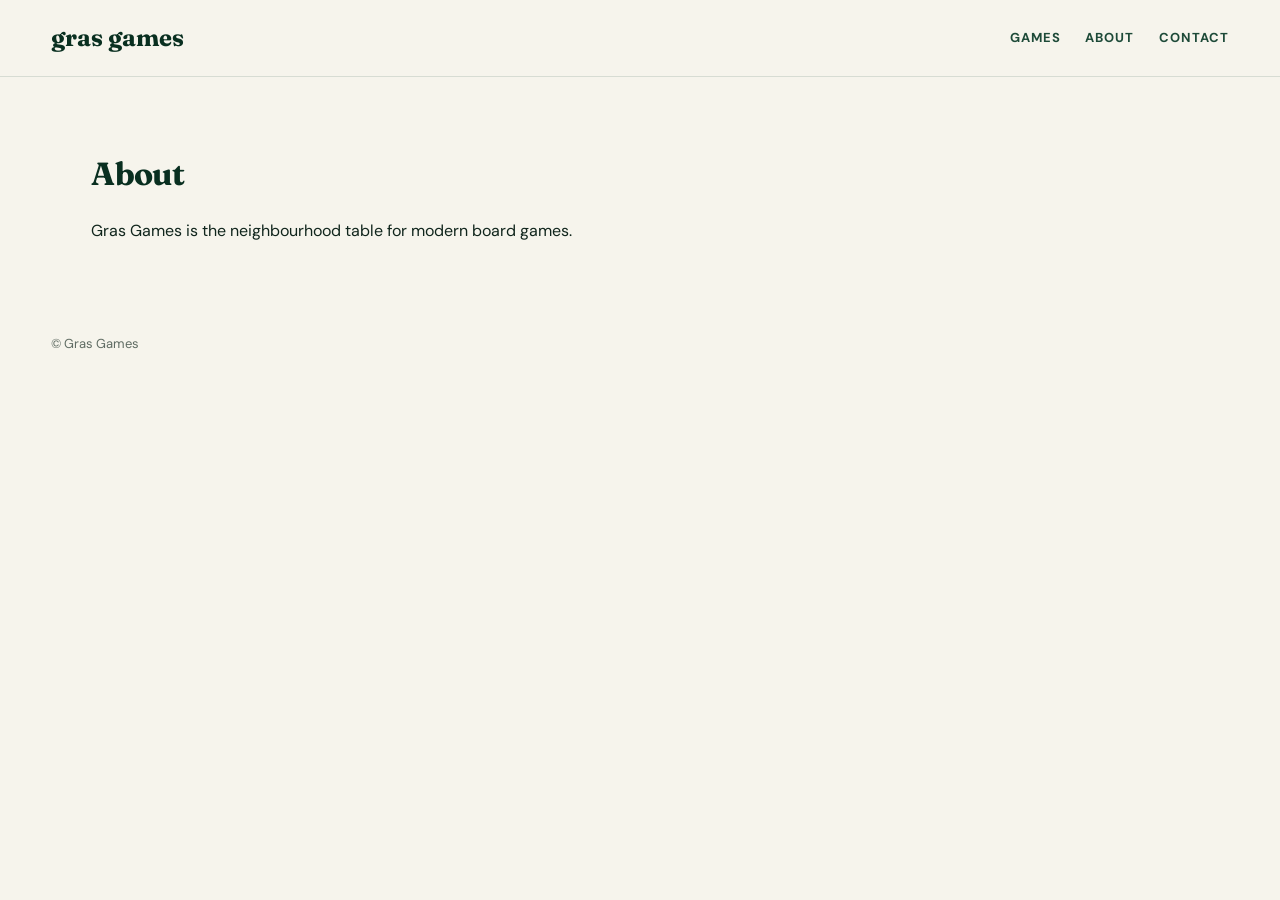
==== about/index.html @ 96867c46 "Restructure site and build Gras Games homepage from brand guide - Organise into pages (games, about," ====
<!doctype html>
<html lang="en">
<head>
  <meta charset="utf-8">
  <meta name="viewport" content="width=device-width, initial-scale=1">
  <title>About — Gras Games</title>
  <link rel="preconnect" href="https://fonts.googleapis.com">
  <link rel="preconnect" href="https://fonts.gstatic.com" crossorigin>
  <link href="https://fonts.googleapis.com/css2?family=DM+Sans:wght@400;500;600;700&family=Fraunces:opsz,wght@9..144,600;9..144,700&display=swap" rel="stylesheet">
  <link rel="stylesheet" href="../assets/css/main.css">
</head>
<body>
  <header class="site-header">
    <a class="site-logo" href="../">gras games</a>
    <nav class="site-nav">
      <a href="../games/">Games</a>
      <a href="./">About</a>
      <a href="../contact/">Contact</a>
    </nav>
  </header>

  <main>
    <h1>About</h1>
    <p>Gras Games is the neighbourhood table for modern board games.</p>
  </main>

  <footer class="site-footer">© Gras Games</footer>
</body>
</html>
---- assets/css/main.css ----
:root {
  --pine: #1d4a38;
  --deep-pine: #092f20;
  --paper: #f6f4ec;
  --white: #fffefa;
  --sage: #afc0b2;
  --stamp: #c6383d;
  --ink: #10251c;

  --font-display: "Fraunces", Georgia, serif;
  --font-body: "DM Sans", Arial, sans-serif;
}

* { box-sizing: border-box; }

body {
  margin: 0;
  background: var(--paper);
  color: var(--ink);
  font-family: var(--font-body);
  line-height: 1.5;
}

h1, h2, h3 {
  font-family: var(--font-display);
  color: var(--deep-pine);
  letter-spacing: -.02em;
}

a { color: var(--pine); }

.site-header {
  display: flex;
  justify-content: space-between;
  align-items: center;
  padding: 20px clamp(20px, 4vw, 64px);
  border-bottom: 1px solid rgba(29,74,56,.14);
}

.site-logo {
  font-family: var(--font-display);
  font-size: 24px;
  font-weight: 700;
  color: var(--deep-pine);
  text-decoration: none;
}

.site-nav {
  display: flex;
  gap: 24px;
  font-size: 13px;
  font-weight: 700;
  letter-spacing: .08em;
  text-transform: uppercase;
}

.site-nav a { text-decoration: none; }

main {
  width: min(1200px, 100%);
  margin: 0 auto;
  padding: clamp(28px, 4vw, 64px);
}

.site-footer {
  padding: 24px clamp(20px, 4vw, 64px);
  font-size: 13px;
  color: rgba(16,37,28,.66);
}
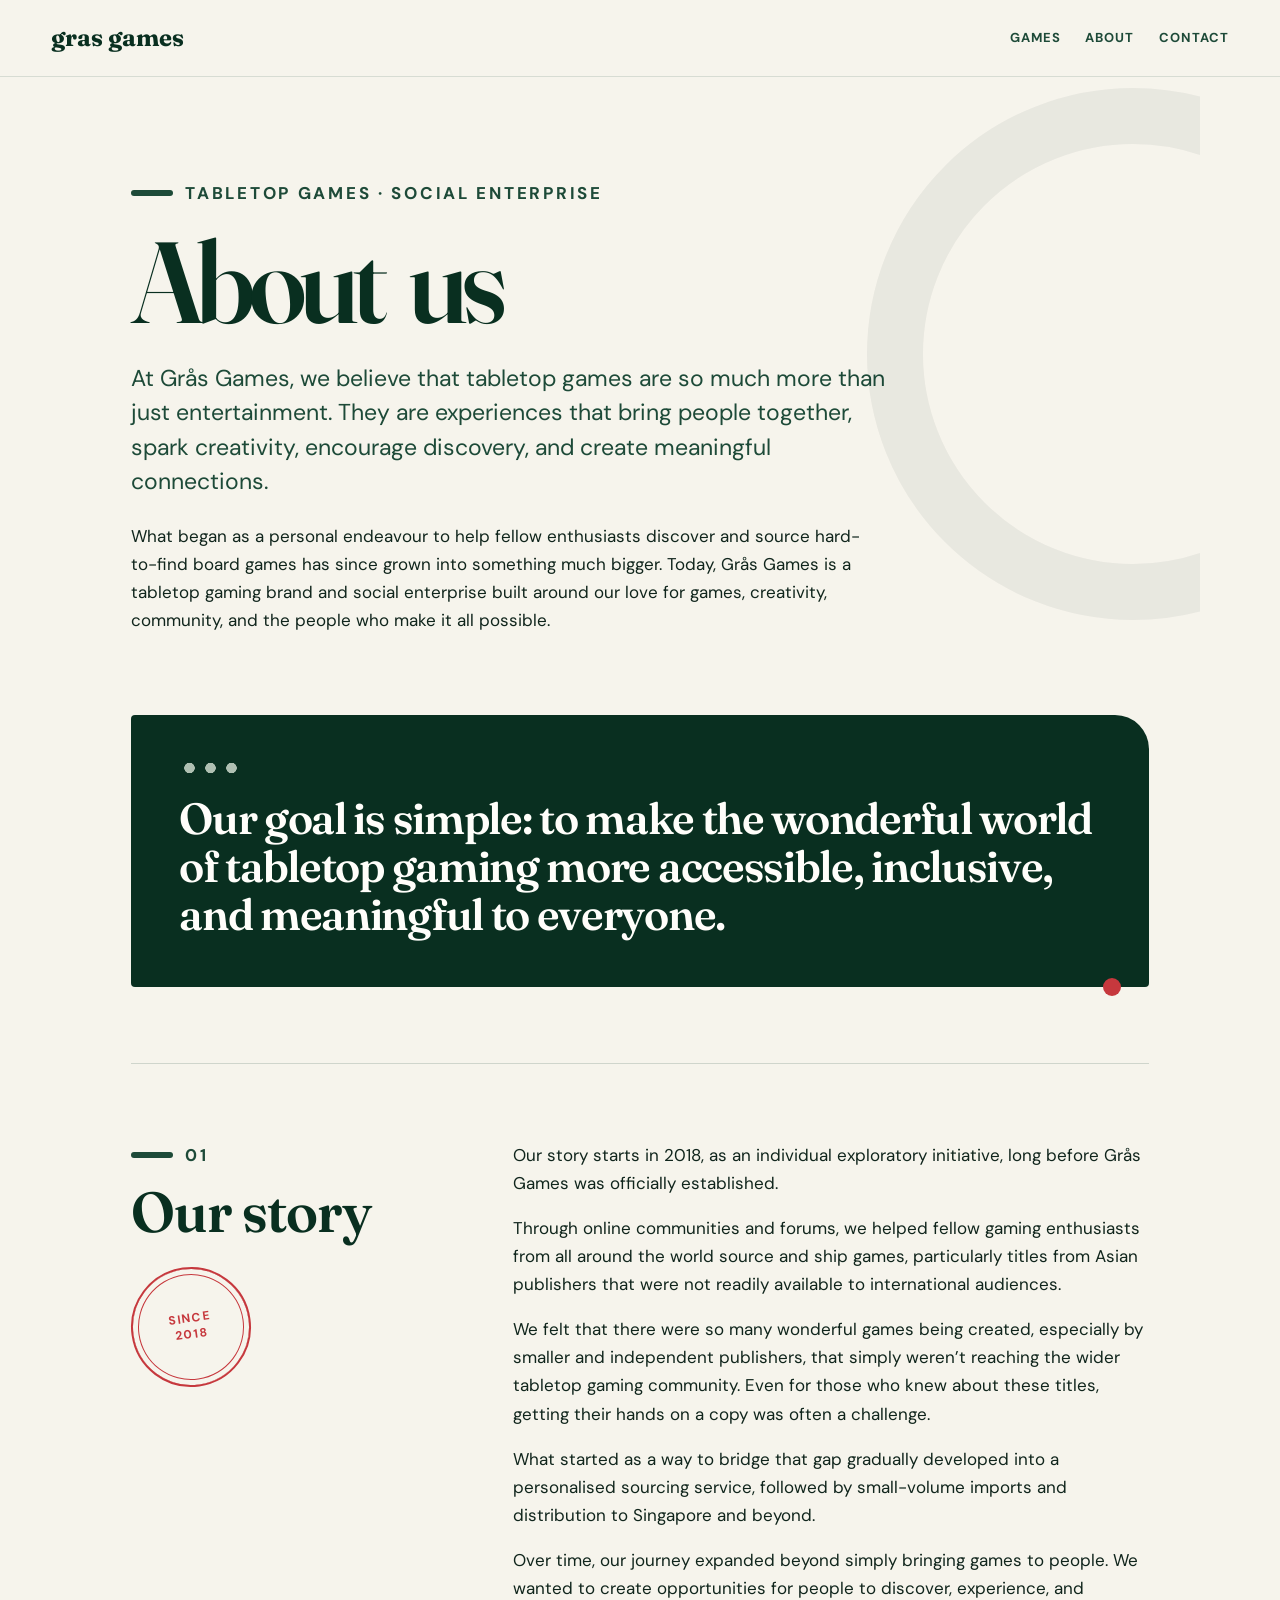
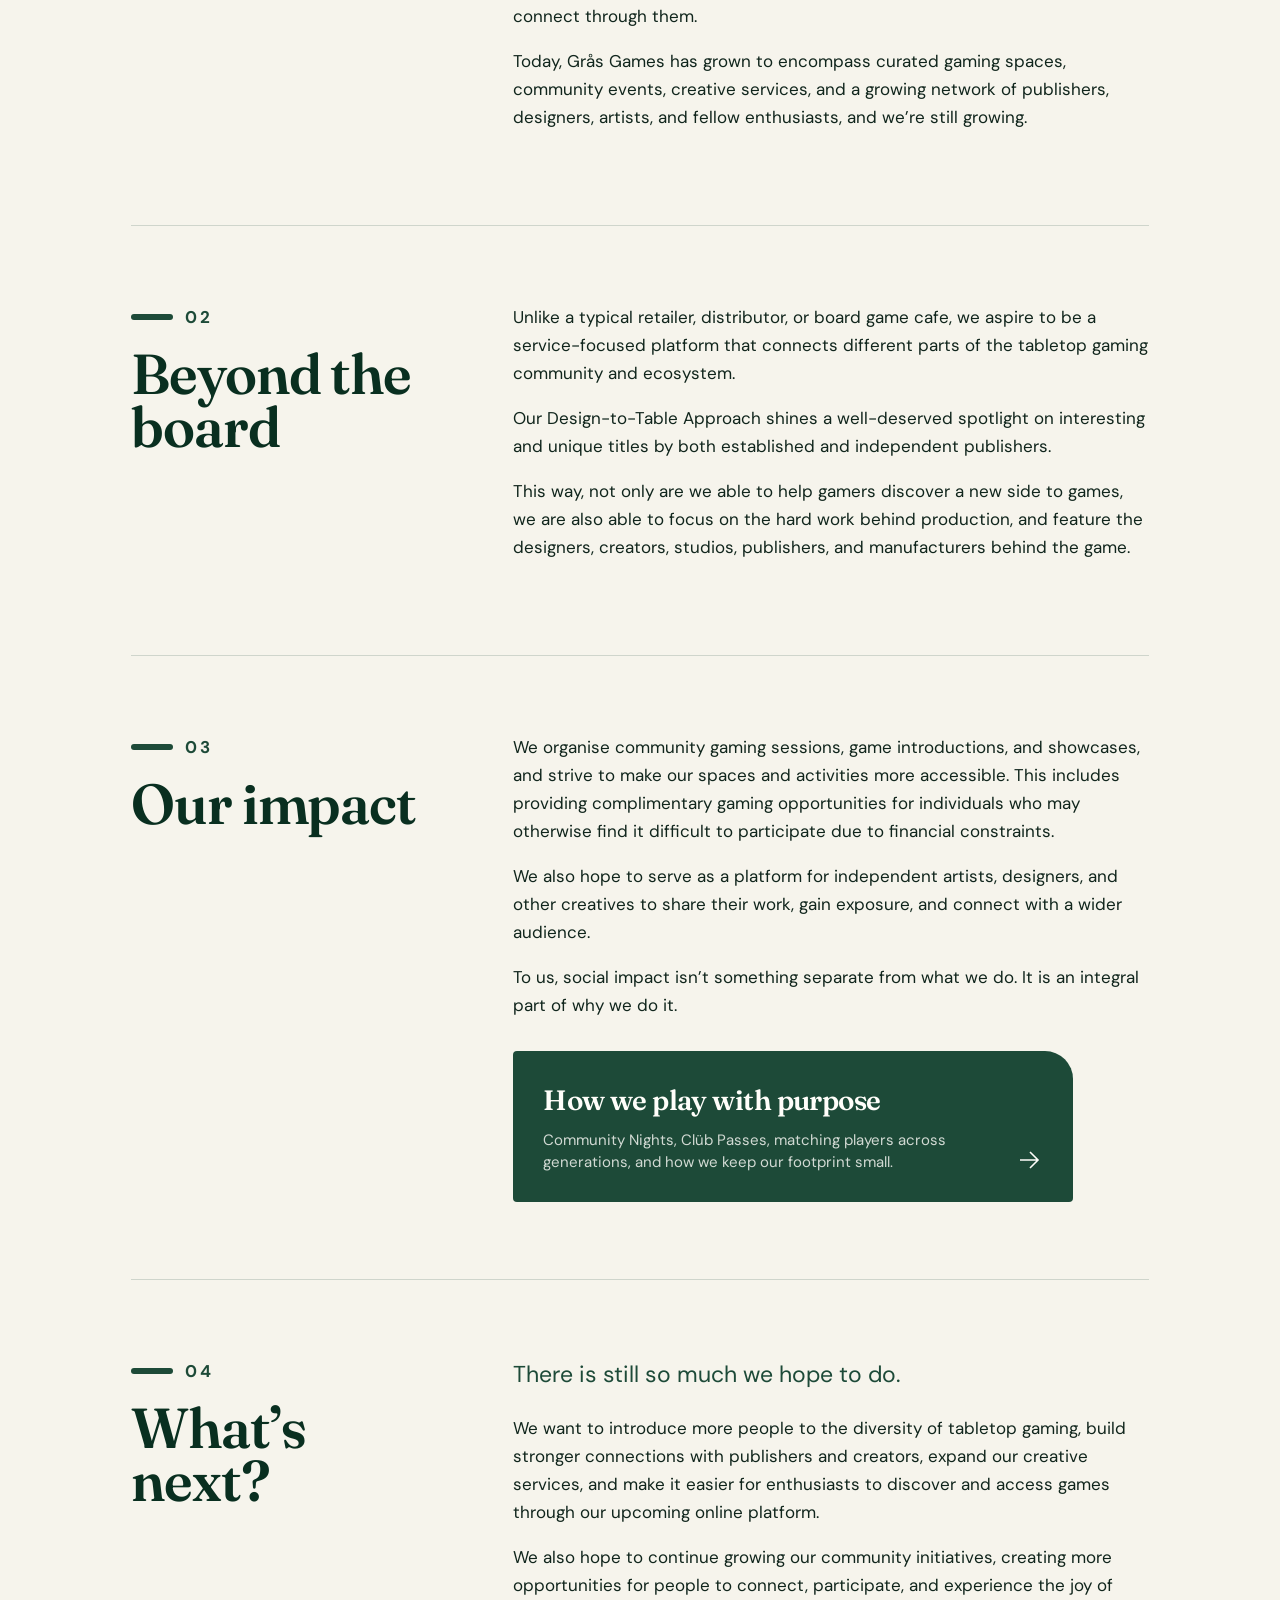
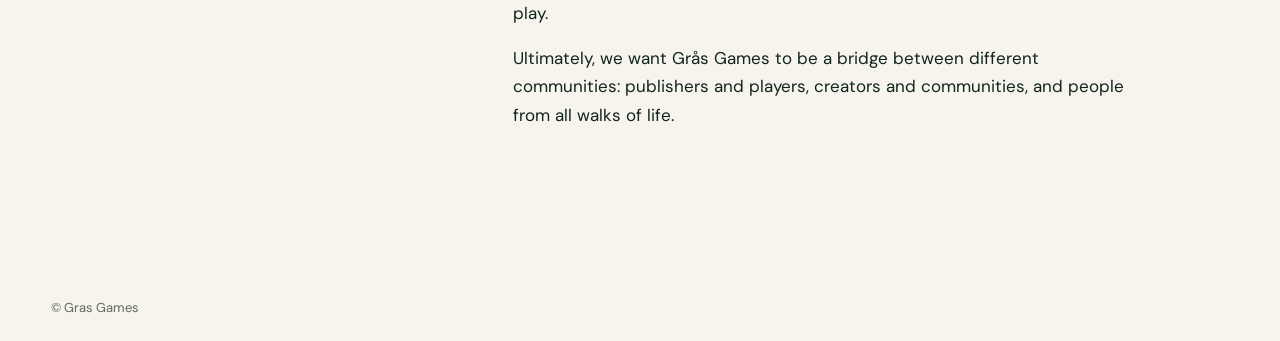
==== commit 70c71743: "Rewrite About page from writeup and add impact subpage - about/index.html: intro, goal quote, Our st" ====
--- a/about/index.html
+++ b/about/index.html
@@ -4,24 +4,95 @@
   <meta charset="utf-8">
   <meta name="viewport" content="width=device-width, initial-scale=1">
   <title>About — Gras Games</title>
+  <meta name="description" content="Grås Games is a tabletop gaming brand and social enterprise making the world of tabletop games more accessible, inclusive and meaningful.">
   <link rel="preconnect" href="https://fonts.googleapis.com">
   <link rel="preconnect" href="https://fonts.gstatic.com" crossorigin>
   <link href="https://fonts.googleapis.com/css2?family=DM+Sans:wght@400;500;600;700&family=Fraunces:opsz,wght@9..144,600;9..144,700&display=swap" rel="stylesheet">
   <link rel="stylesheet" href="../assets/css/main.css">
+  <link rel="stylesheet" href="../assets/css/about.css">
 </head>
 <body>
   <header class="site-header">
     <a class="site-logo" href="../">gras games</a>
     <nav class="site-nav">
       <a href="../games/">Games</a>
-      <a href="./">About</a>
+      <a href="./" aria-current="page">About</a>
       <a href="../contact/">Contact</a>
     </nav>
   </header>
 
-  <main>
-    <h1>About</h1>
-    <p>Gras Games is the neighbourhood table for modern board games.</p>
+  <main class="about">
+    <section class="about-hero">
+      <p class="eyebrow">Tabletop games · Social enterprise</p>
+      <h1>About us</h1>
+      <p class="lede">At Grås Games, we believe that tabletop games are so much more than just entertainment. They are experiences that bring people together, spark creativity, encourage discovery, and create meaningful connections.</p>
+      <p>What began as a personal endeavour to help fellow enthusiasts discover and source hard-to-find board games has since grown into something much bigger. Today, Grås Games is a tabletop gaming brand and social enterprise built around our love for games, creativity, community, and the people who make it all possible.</p>
+    </section>
+
+    <aside class="about-quote">
+      <div class="dots" aria-hidden="true"></div>
+      <p>Our goal is simple: to make the wonderful world of tabletop gaming more accessible, inclusive, and meaningful to everyone.</p>
+    </aside>
+
+    <section class="about-section" aria-labelledby="story">
+      <div>
+        <p class="eyebrow">01</p>
+        <h2 id="story">Our story</h2>
+        <span class="stamp" aria-hidden="true">Since<br>2018</span>
+      </div>
+      <div>
+        <p>Our story starts in 2018, as an individual exploratory initiative, long before Grås Games was officially established.</p>
+        <p>Through online communities and forums, we helped fellow gaming enthusiasts from all around the world source and ship games, particularly titles from Asian publishers that were not readily available to international audiences.</p>
+        <p>We felt that there were so many wonderful games being created, especially by smaller and independent publishers, that simply weren’t reaching the wider tabletop gaming community. Even for those who knew about these titles, getting their hands on a copy was often a challenge.</p>
+        <p>What started as a way to bridge that gap gradually developed into a personalised sourcing service, followed by small-volume imports and distribution to Singapore and beyond.</p>
+        <p>Over time, our journey expanded beyond simply bringing games to people. We wanted to create opportunities for people to discover, experience, and connect through them.</p>
+        <p>Today, Grås Games has grown to encompass curated gaming spaces, community events, creative services, and a growing network of publishers, designers, artists, and fellow enthusiasts, and we’re still growing.</p>
+      </div>
+    </section>
+
+    <section class="about-section" aria-labelledby="beyond">
+      <div>
+        <p class="eyebrow">02</p>
+        <h2 id="beyond">Beyond the board</h2>
+      </div>
+      <div>
+        <p>Unlike a typical retailer, distributor, or board game cafe, we aspire to be a service-focused platform that connects different parts of the tabletop gaming community and ecosystem.</p>
+        <p>Our Design-to-Table Approach shines a well-deserved spotlight on interesting and unique titles by both established and independent publishers.</p>
+        <p>This way, not only are we able to help gamers discover a new side to games, we are also able to focus on the hard work behind production, and feature the designers, creators, studios, publishers, and manufacturers behind the game.</p>
+      </div>
+    </section>
+
+    <section class="about-section" aria-labelledby="impact">
+      <div>
+        <p class="eyebrow">03</p>
+        <h2 id="impact">Our impact</h2>
+      </div>
+      <div>
+        <p>We organise community gaming sessions, game introductions, and showcases, and strive to make our spaces and activities more accessible. This includes providing complimentary gaming opportunities for individuals who may otherwise find it difficult to participate due to financial constraints.</p>
+        <p>We also hope to serve as a platform for independent artists, designers, and other creatives to share their work, gain exposure, and connect with a wider audience.</p>
+        <p>To us, social impact isn’t something separate from what we do. It is an integral part of why we do it.</p>
+        <a class="about-card" href="impact.html">
+          <span>
+            <span class="about-card__title">How we play with purpose</span>
+            <span class="about-card__text">Community Nights, Clüb Passes, matching players across generations, and how we keep our footprint small.</span>
+          </span>
+          <svg width="28" height="28" viewBox="0 0 28 28" fill="none" aria-hidden="true"><path d="M5 14h17M15 6l8 8-8 8" stroke="currentColor" stroke-width="1.6"/></svg>
+        </a>
+      </div>
+    </section>
+
+    <section class="about-section" aria-labelledby="next">
+      <div>
+        <p class="eyebrow">04</p>
+        <h2 id="next">What’s next?</h2>
+      </div>
+      <div>
+        <p class="lede">There is still so much we hope to do.</p>
+        <p>We want to introduce more people to the diversity of tabletop gaming, build stronger connections with publishers and creators, expand our creative services, and make it easier for enthusiasts to discover and access games through our upcoming online platform.</p>
+        <p>We also hope to continue growing our community initiatives, creating more opportunities for people to connect, participate, and experience the joy of play.</p>
+        <p>Ultimately, we want Grås Games to be a bridge between different communities: publishers and players, creators and communities, and people from all walks of life.</p>
+      </div>
+    </section>
   </main>
 
   <footer class="site-footer">© Gras Games</footer>
--- a/assets/css/main.css
+++ b/assets/css/main.css
@@ -62,6 +62,49 @@
   padding: clamp(28px, 4vw, 64px);
 }
 
+/* Shared brand pieces (sizes overridable per page) */
+.eyebrow {
+  display: flex;
+  align-items: center;
+  gap: 12px;
+  font-size: var(--fs-eyebrow, 12px);
+  font-weight: 700;
+  letter-spacing: .16em;
+  line-height: 1.5;
+  text-transform: uppercase;
+}
+.eyebrow::before {
+  content: "";
+  flex-shrink: 0;
+  width: 42px;
+  height: 6px;
+  border-radius: 999px;
+  background: currentColor;
+}
+
+/* Connected game-piece dots */
+.dots {
+  width: 64px;
+  height: 10px;
+  background: radial-gradient(circle, currentColor 0 5px, transparent 5.5px) 0 0 / 21px 10px repeat-x;
+}
+
+.text-link {
+  display: inline-flex;
+  align-items: center;
+  justify-content: space-between;
+  gap: 40px;
+  margin-top: 20px;
+  padding: 15px 0;
+  border-bottom: 1px solid currentColor;
+  font-size: var(--fs-link, 16px);
+  font-weight: 700;
+  color: inherit;
+  text-decoration: none;
+}
+.text-link svg { transition: transform .2s; }
+.text-link:hover svg { transform: translateX(5px); }
+
 .site-footer {
   padding: 24px clamp(20px, 4vw, 64px);
   font-size: 13px;
--- a/assets/css/about.css
+++ b/assets/css/about.css
@@ -0,0 +1,149 @@
+/* About pages: about/index.html and about/impact.html */
+.about { width: min(1120px, 100%); overflow: hidden; }
+.about p { max-width: 62ch; margin: 0 0 1em; font-size: 17px; line-height: 1.65; }
+.about .eyebrow { color: var(--pine); }
+
+/* Hero */
+.about-hero { position: relative; padding: clamp(16px, 4vw, 56px) 0 clamp(32px, 5vw, 64px); }
+.about-hero::after {
+  content: "";
+  position: absolute;
+  width: 420px;
+  height: 420px;
+  right: -250px;
+  top: -40px;
+  border: 56px solid var(--deep-pine);
+  border-radius: 50%;
+  opacity: .06;
+  pointer-events: none;
+}
+.about-hero h1 {
+  margin: 24px 0 28px;
+  font-size: clamp(56px, 9vw, 128px);
+  font-weight: 600;
+  line-height: .88;
+  letter-spacing: -.055em;
+  word-spacing: .12em; /* tight tracking otherwise swallows the space */
+}
+.about .lede { max-width: 34em; font-size: clamp(19px, 2vw, 23px); line-height: 1.5; color: var(--pine); }
+
+/* Pull quote: deep pine card with a stamped dot */
+.about-quote {
+  position: relative;
+  margin: 0 0 clamp(40px, 6vw, 80px);
+  padding: clamp(28px, 4vw, 48px);
+  background: var(--deep-pine);
+  color: var(--white);
+  border-radius: 4px 34px 4px 4px;
+}
+.about-quote::after {
+  content: "";
+  position: absolute;
+  width: 18px;
+  height: 18px;
+  right: 28px;
+  bottom: -9px;
+  border-radius: 50%;
+  background: var(--stamp);
+}
+.about-quote .dots { margin-bottom: 22px; color: var(--sage); }
+.about .about-quote p {
+  max-width: 22em;
+  margin: 0;
+  font-family: var(--font-display);
+  font-size: clamp(26px, 3.4vw, 44px);
+  font-weight: 600;
+  line-height: 1.1;
+  letter-spacing: -.03em;
+}
+
+/* Sections: heading left, copy right */
+.about-section {
+  display: grid;
+  grid-template-columns: minmax(0, 1fr) minmax(0, 2fr);
+  gap: clamp(20px, 5vw, 80px);
+  padding: clamp(40px, 6vw, 80px) 0;
+  border-top: 1px solid rgba(29,74,56,.18);
+}
+.about-section .eyebrow { margin: 0 0 16px; }
+.about-section h2 { margin: 0; font-size: clamp(36px, 4.4vw, 60px); font-weight: 600; line-height: .95; }
+
+/* Round rubber stamp */
+.stamp {
+  display: inline-grid;
+  place-items: center;
+  width: 120px;
+  height: 120px;
+  margin-top: 28px;
+  border: 2px solid var(--stamp);
+  border-radius: 50%;
+  box-shadow: inset 0 0 0 5px var(--paper), inset 0 0 0 6px var(--stamp);
+  color: var(--stamp);
+  font-size: 12px;
+  font-weight: 700;
+  line-height: 1.3;
+  letter-spacing: .12em;
+  text-align: center;
+  text-transform: uppercase;
+  transform: rotate(-8deg);
+}
+
+/* Link card to the subpage */
+.about-card {
+  display: flex;
+  align-items: flex-end;
+  justify-content: space-between;
+  gap: 24px;
+  max-width: 560px;
+  margin-top: 32px;
+  padding: 28px 30px;
+  background: var(--pine);
+  color: var(--white);
+  border-radius: 4px 28px 4px 4px;
+  text-decoration: none;
+  transition: background .2s;
+}
+.about-card:hover { background: var(--deep-pine); }
+.about-card__title { display: block; margin-bottom: 8px; font-family: var(--font-display); font-size: 28px; font-weight: 600; letter-spacing: -.02em; }
+.about-card__text { display: block; font-size: 15px; line-height: 1.5; color: rgba(255,254,250,.8); }
+.about-card svg { flex-shrink: 0; transition: transform .2s; }
+.about-card:hover svg { transform: translateX(5px); }
+
+/* Numbered groups on the impact page */
+.about-group + .about-group { margin-top: 40px; padding-top: 40px; border-top: 1px solid rgba(29,74,56,.18); }
+.about-group__num { font-family: var(--font-display); font-size: 32px; font-weight: 700; color: var(--stamp); }
+.about-group h3 { margin: 4px 0 16px; font-size: clamp(24px, 2.4vw, 32px); font-weight: 600; line-height: 1.1; }
+
+/* Pledges, marked with game-piece dots */
+.about-list { max-width: 62ch; margin: 8px 0 24px; padding: 0; list-style: none; }
+.about-list li { position: relative; padding: 14px 0 14px 30px; border-top: 1px solid rgba(29,74,56,.18); font-size: 17px; line-height: 1.55; }
+.about-list li::before {
+  content: "";
+  position: absolute;
+  left: 0;
+  top: 21px;
+  width: 12px;
+  height: 12px;
+  border-radius: 50%;
+  background: var(--pine);
+}
+
+/* Ticket: sage band with punched side notches */
+.ticket {
+  margin-bottom: clamp(40px, 6vw, 80px);
+  padding: clamp(28px, 4vw, 48px) clamp(32px, 5vw, 64px);
+  background: var(--sage);
+  border-radius: 4px;
+  -webkit-mask: radial-gradient(circle 14px at 0 50%, transparent 98%, #000) left / 51% 100% no-repeat,
+                radial-gradient(circle 14px at 100% 50%, transparent 98%, #000) right / 51% 100% no-repeat;
+          mask: radial-gradient(circle 14px at 0 50%, transparent 98%, #000) left / 51% 100% no-repeat,
+                radial-gradient(circle 14px at 100% 50%, transparent 98%, #000) right / 51% 100% no-repeat;
+}
+.ticket h2 { margin: 0 0 16px; font-size: clamp(30px, 3.4vw, 44px); font-weight: 600; line-height: 1; }
+.ticket a { font-weight: 700; color: var(--deep-pine); overflow-wrap: anywhere; }
+
+@media (max-width: 768px) {
+  .about-section { grid-template-columns: 1fr; }
+  .about p, .about-list li { font-size: 16px; }
+  .about-card { padding: 24px; }
+}
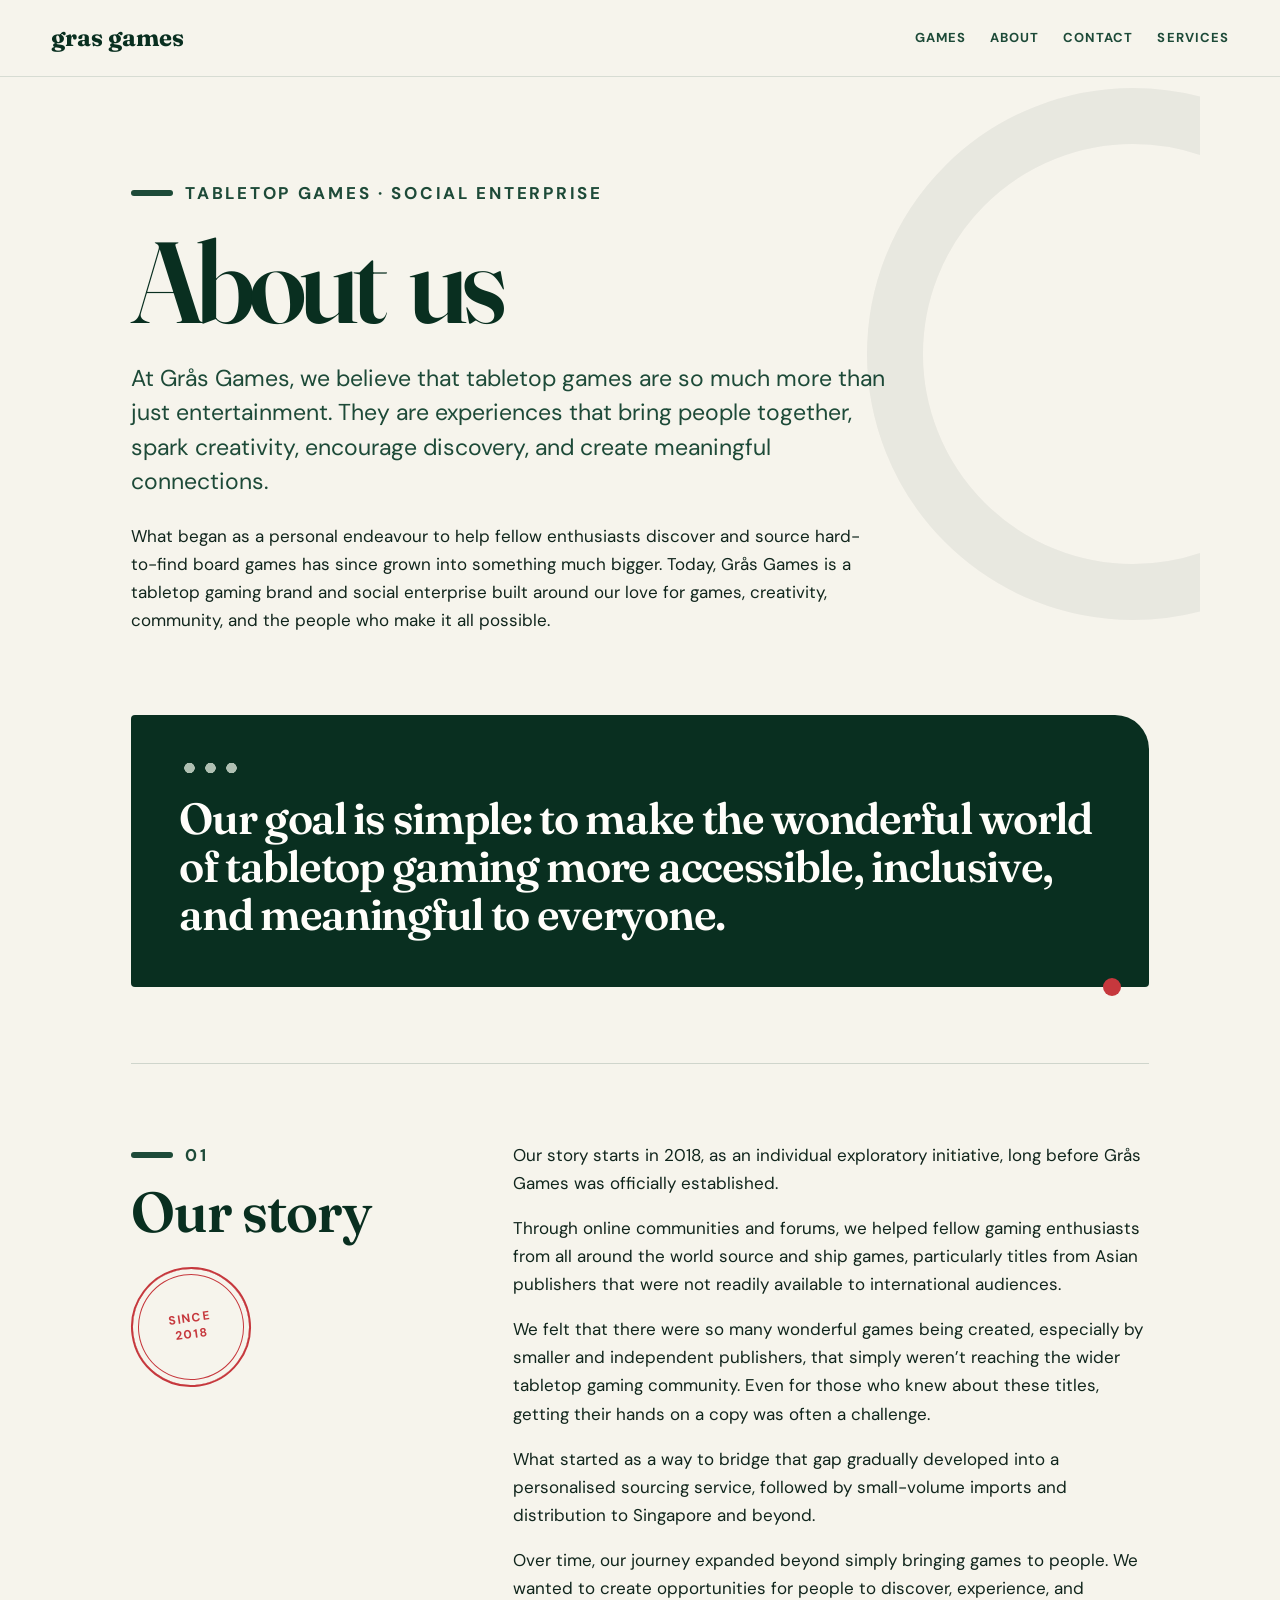
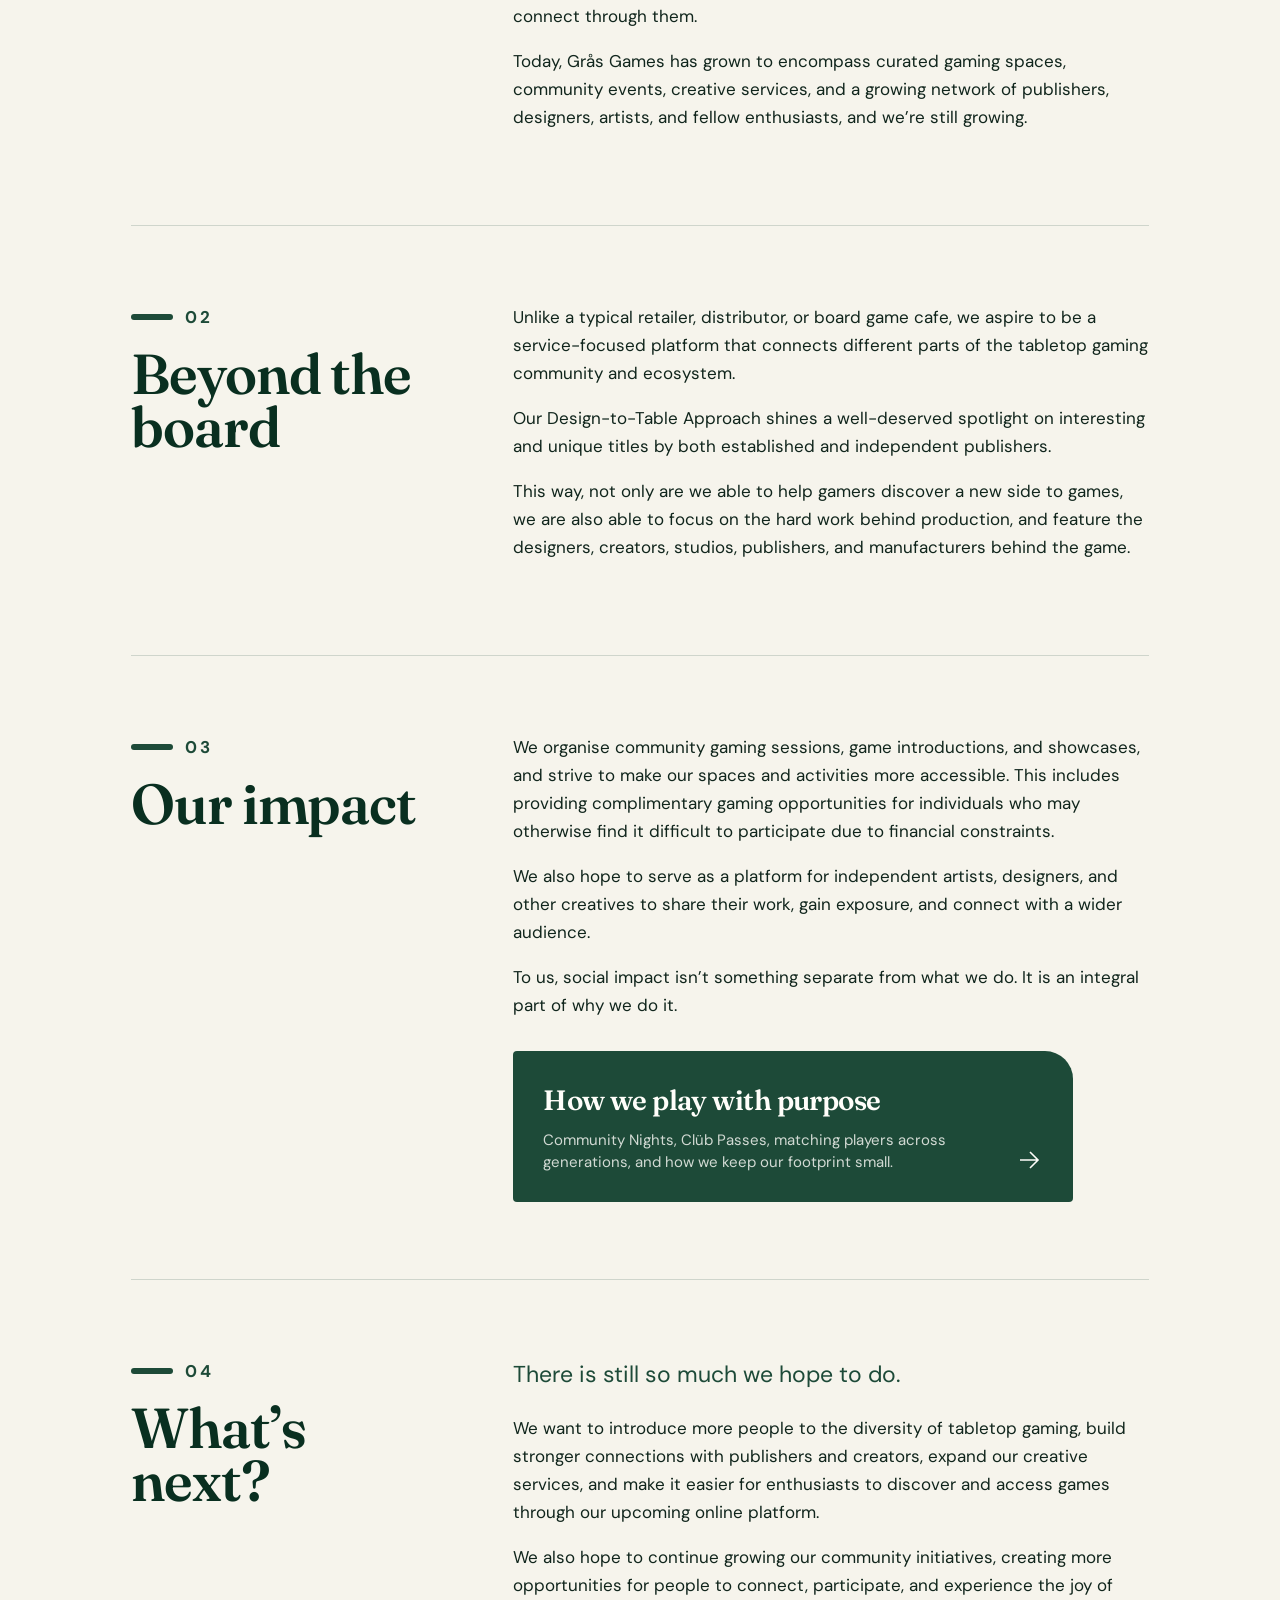
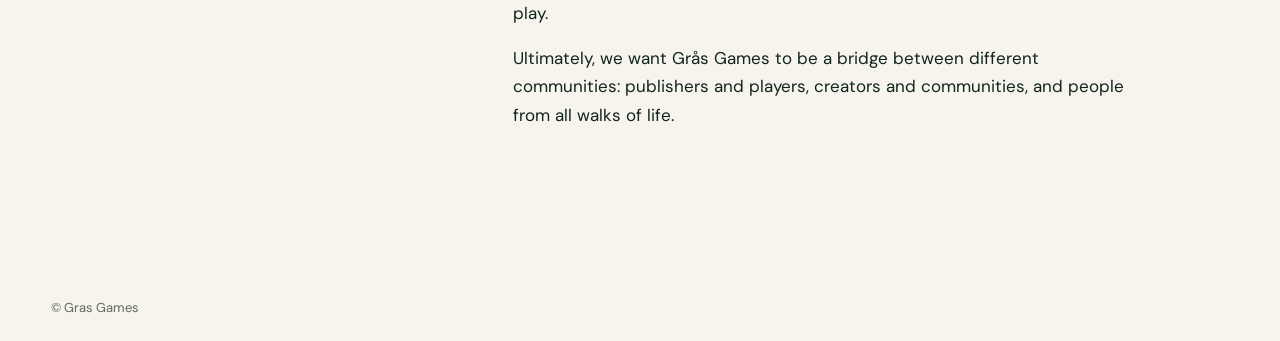
==== commit a8cd9572: "Add Services page and link hero arrow to it New services/index.html covers Game Concierge, PLAY!, St" ====
--- a/about/index.html
+++ b/about/index.html
@@ -18,6 +18,7 @@
       <a href="../games/">Games</a>
       <a href="./" aria-current="page">About</a>
       <a href="../contact/">Contact</a>
+      <a href="../services/">Services</a>
     </nav>
   </header>
 
--- a/assets/css/main.css
+++ b/assets/css/main.css
@@ -47,7 +47,9 @@
 
 .site-nav {
   display: flex;
-  gap: 24px;
+  flex-wrap: wrap;
+  justify-content: flex-end;
+  gap: 8px clamp(14px, 3vw, 24px);
   font-size: 13px;
   font-weight: 700;
   letter-spacing: .08em;
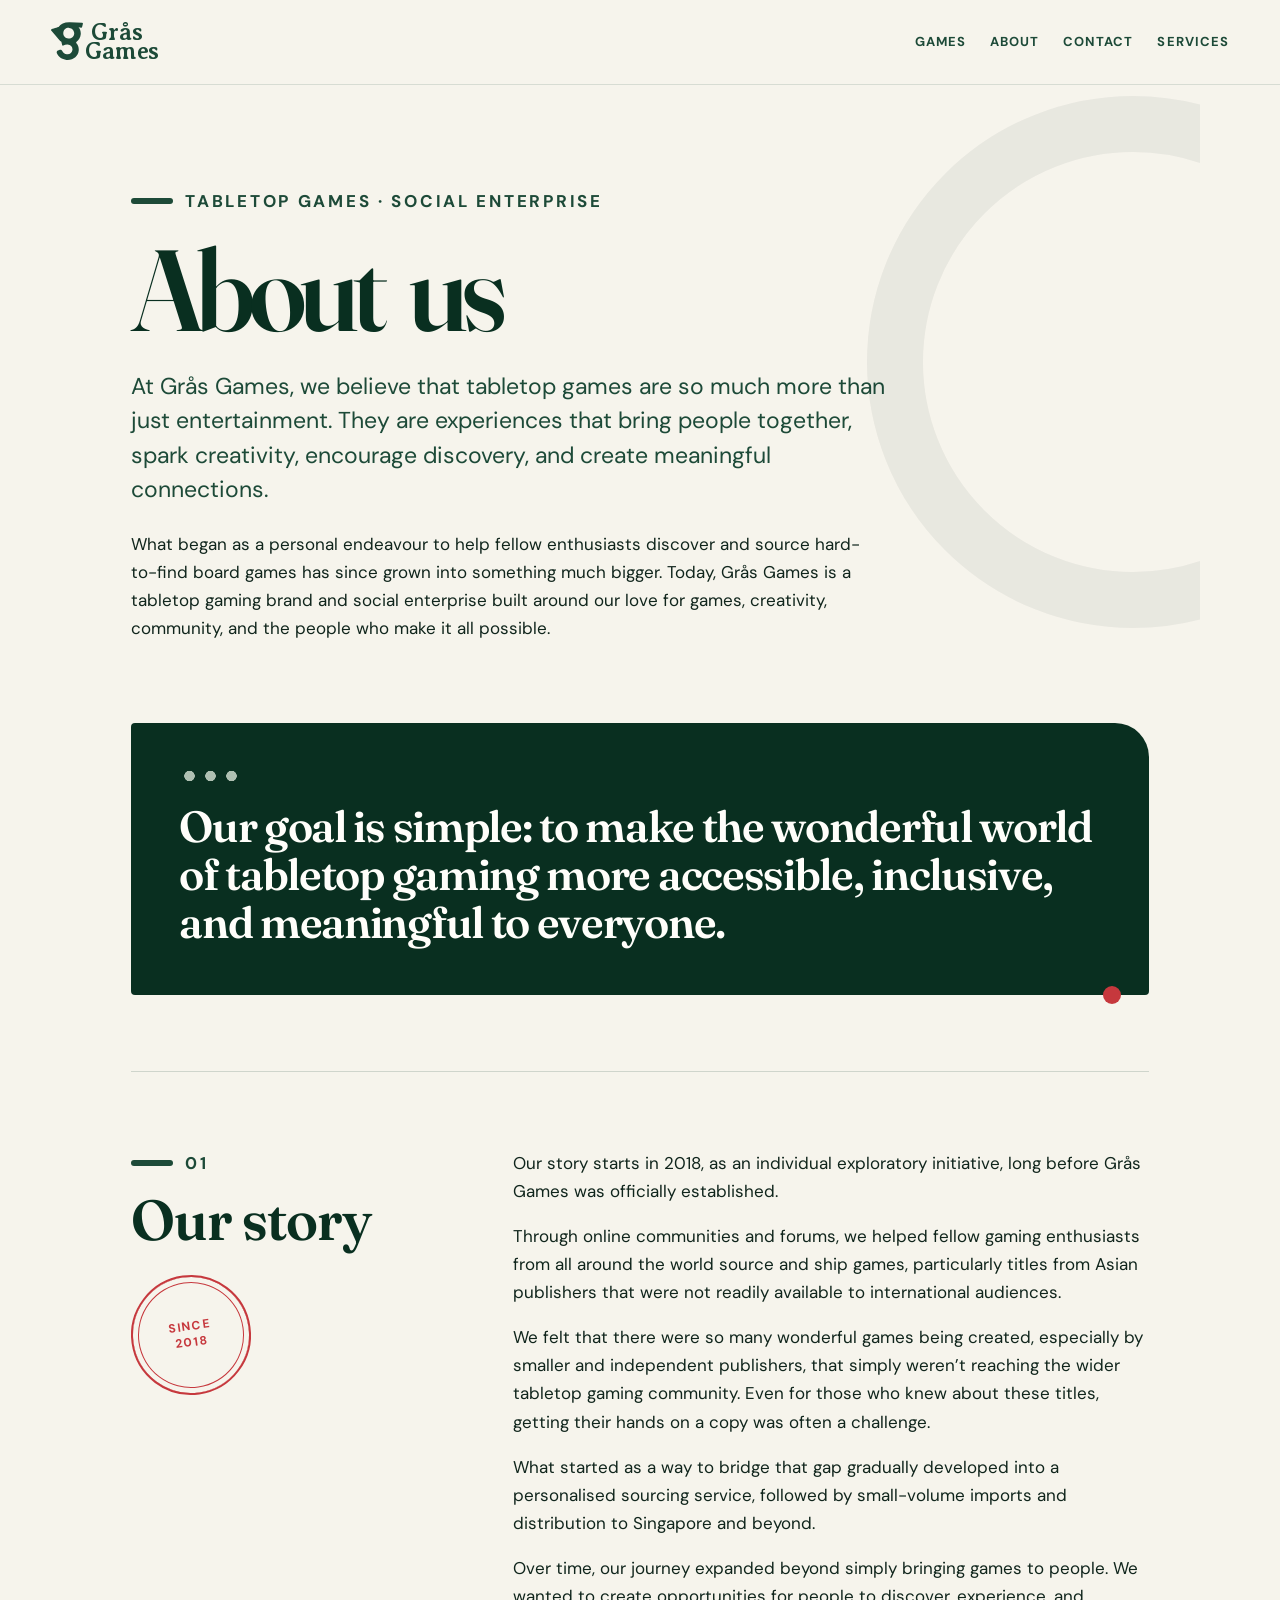
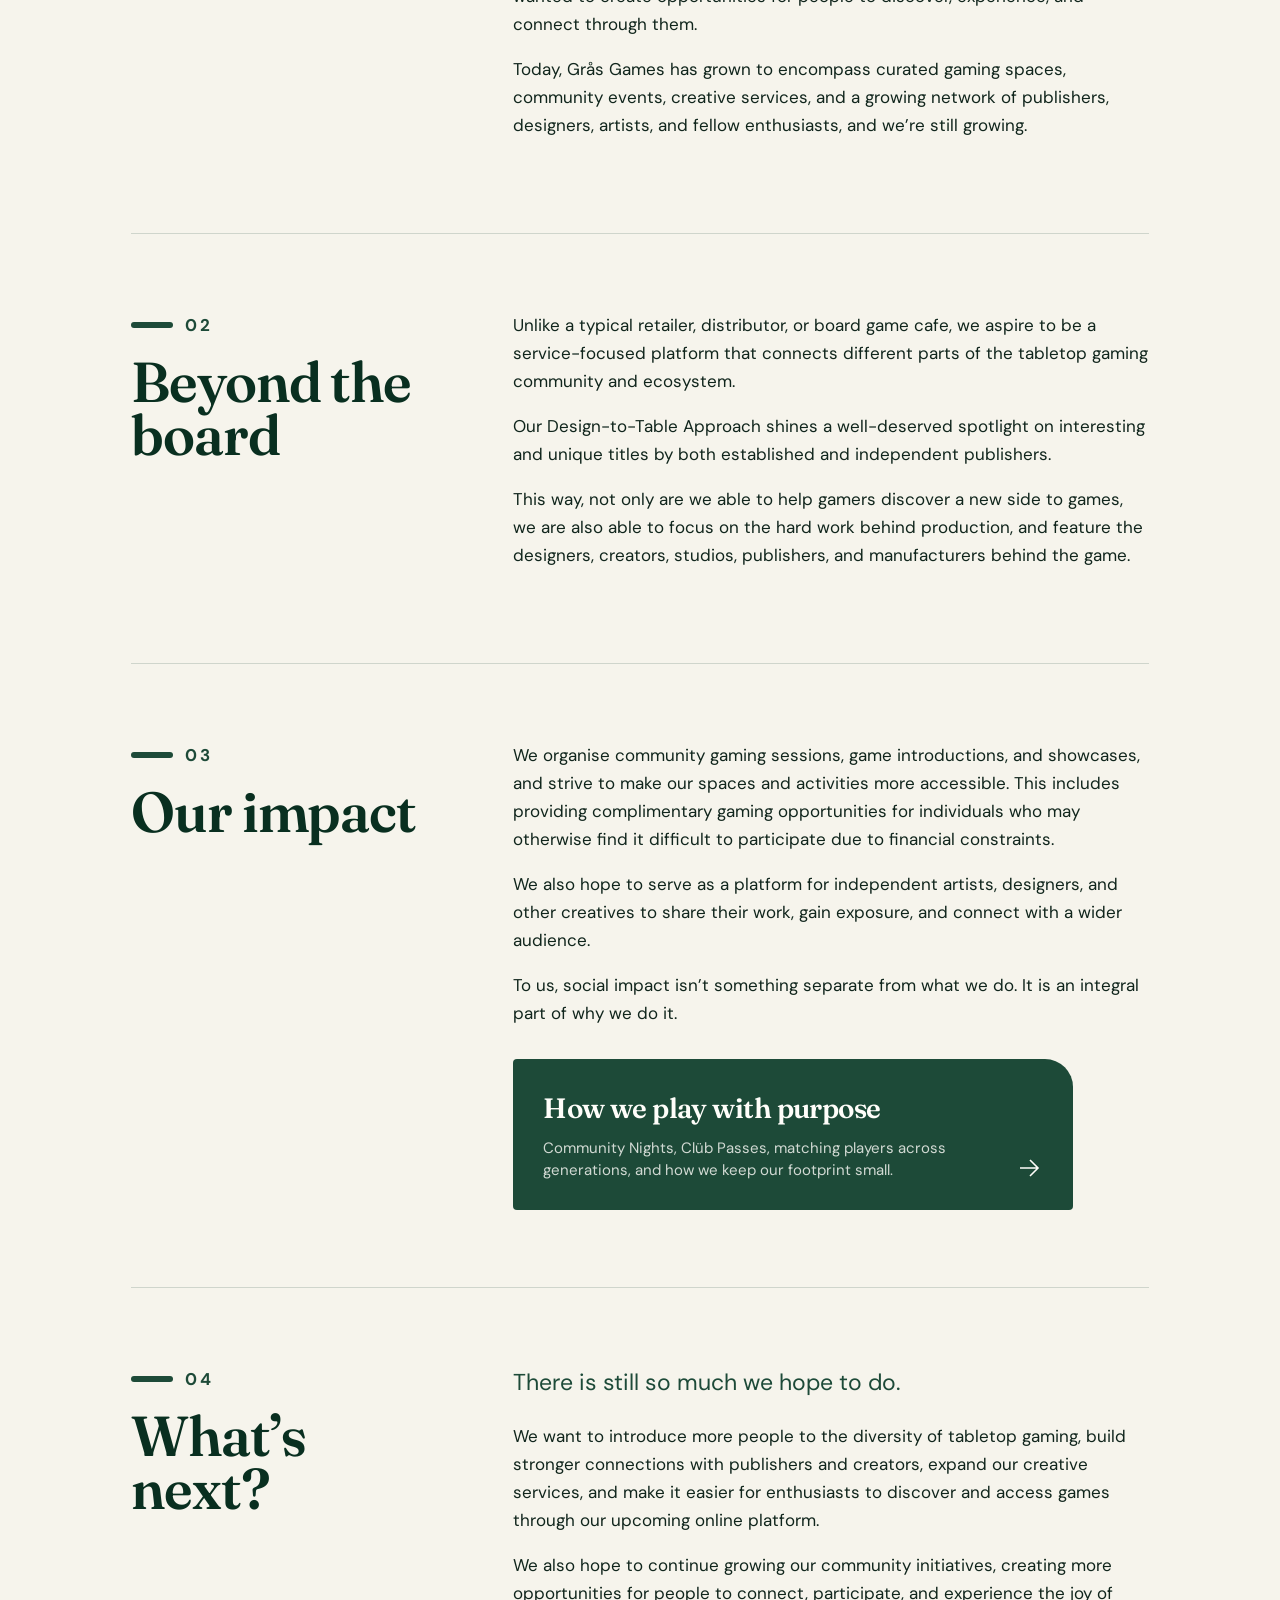
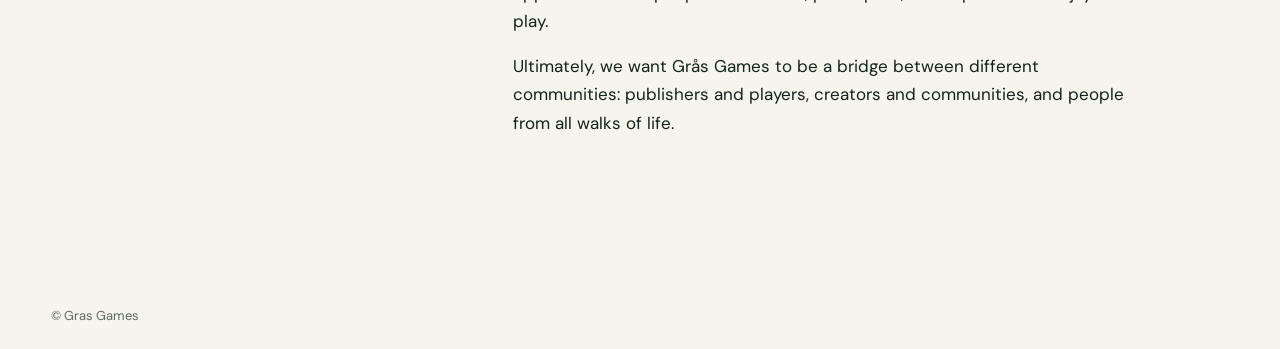
==== commit 1a9fd257: "Replace site logo with new Grås Games SVG Inline the logo from design/grasgameslogo03.svg in the hom" ====
--- a/about/index.html
+++ b/about/index.html
@@ -7,13 +7,18 @@
   <meta name="description" content="Grås Games is a tabletop gaming brand and social enterprise making the world of tabletop games more accessible, inclusive and meaningful.">
   <link rel="preconnect" href="https://fonts.googleapis.com">
   <link rel="preconnect" href="https://fonts.gstatic.com" crossorigin>
-  <link href="https://fonts.googleapis.com/css2?family=DM+Sans:wght@400;500;600;700&family=Fraunces:opsz,wght@9..144,600;9..144,700&display=swap" rel="stylesheet">
+  <link href="https://fonts.googleapis.com/css2?family=Averia+Serif+Libre:wght@700&family=DM+Sans:wght@400;500;600;700&family=Fraunces:opsz,wght@9..144,600;9..144,700&display=swap" rel="stylesheet">
   <link rel="stylesheet" href="../assets/css/main.css">
   <link rel="stylesheet" href="../assets/css/about.css">
 </head>
 <body>
   <header class="site-header">
-    <a class="site-logo" href="../">gras games</a>
+    <a class="site-logo" href="../">
+      <svg viewBox="0 0 3573.59 1455.21" role="img" aria-label="Grås Games">
+        <text font-family="'Averia Serif Libre', serif" font-size="789.73" font-weight="700" transform="translate(1117.24 663.06)"><tspan x="200.13" y="0">Grå</tspan><tspan x="1550.16" y="0">s</tspan><tspan x="0" y="612.45">G</tspan><tspan x="561.84" y="612.45">ame</tspan><tspan x="2100.04" y="612.45">s</tspan></text>
+        <path d="M1055.69,124.05c4.15-16.68-8-32.98-25.16-33.78l-403.44-18.76c-177.12-7.2-305.7,58.91-377.1,158.54v-.07S19.13,302.04,19.13,302.04c-18.5,5.78-25.22,28.49-12.83,43.4l120.78,145.4,146.47,172.21c20.16,22.33,43.38,42.47,69.28,59.97l25.68,105.76c4.45,18.32,25.73,26.71,41.44,16.31,41.32-27.35,88.27-42.26,140.22-37.72,103,9.01,168.12,82.71,159.89,176.82-8.08,92.34-83.39,155.54-184.61,146.68-70.47-6.16-124.49-45.68-152.42-107.04-17.07-37.51-61.39-53.91-98.39-35.76l-45.08,22.12c-34.4,16.88-49.96,57.67-35.11,92.99,50.47,120.05,163.46,202.7,316.3,216.07,225.53,19.73,390.3-125.11,406.61-311.57,8.09-92.5-21.32-173.93-76.74-235.48-14.26-15.84-11.72-40.62,5.43-53.28,77.79-57.42,128.81-143.45,137.61-244.04,7.77-88.79-19.14-169.88-72.61-233.6l86.73,13.17c13.9,2.11,27.12-6.71,30.52-20.35l27.38-110.06ZM570.67,614.12c-103-9.01-172.83-90.27-163.97-191.5,8.7-99.44,91.9-170.9,194.89-161.89,103,9.01,174.3,93.98,165.59,193.43-8.86,101.22-93.52,168.97-196.51,159.96Z"/>
+      </svg>
+    </a>
     <nav class="site-nav">
       <a href="../games/">Games</a>
       <a href="./" aria-current="page">About</a>
--- a/assets/css/main.css
+++ b/assets/css/main.css
@@ -37,13 +37,8 @@
   border-bottom: 1px solid rgba(29,74,56,.14);
 }
 
-.site-logo {
-  font-family: var(--font-display);
-  font-size: 24px;
-  font-weight: 700;
-  color: var(--deep-pine);
-  text-decoration: none;
-}
+.site-logo { flex-shrink: 0; color: var(--pine); }
+.site-logo svg { display: block; height: 44px; width: auto; aspect-ratio: 3573.59 / 1455.21; fill: currentColor; }
 
 .site-nav {
   display: flex;
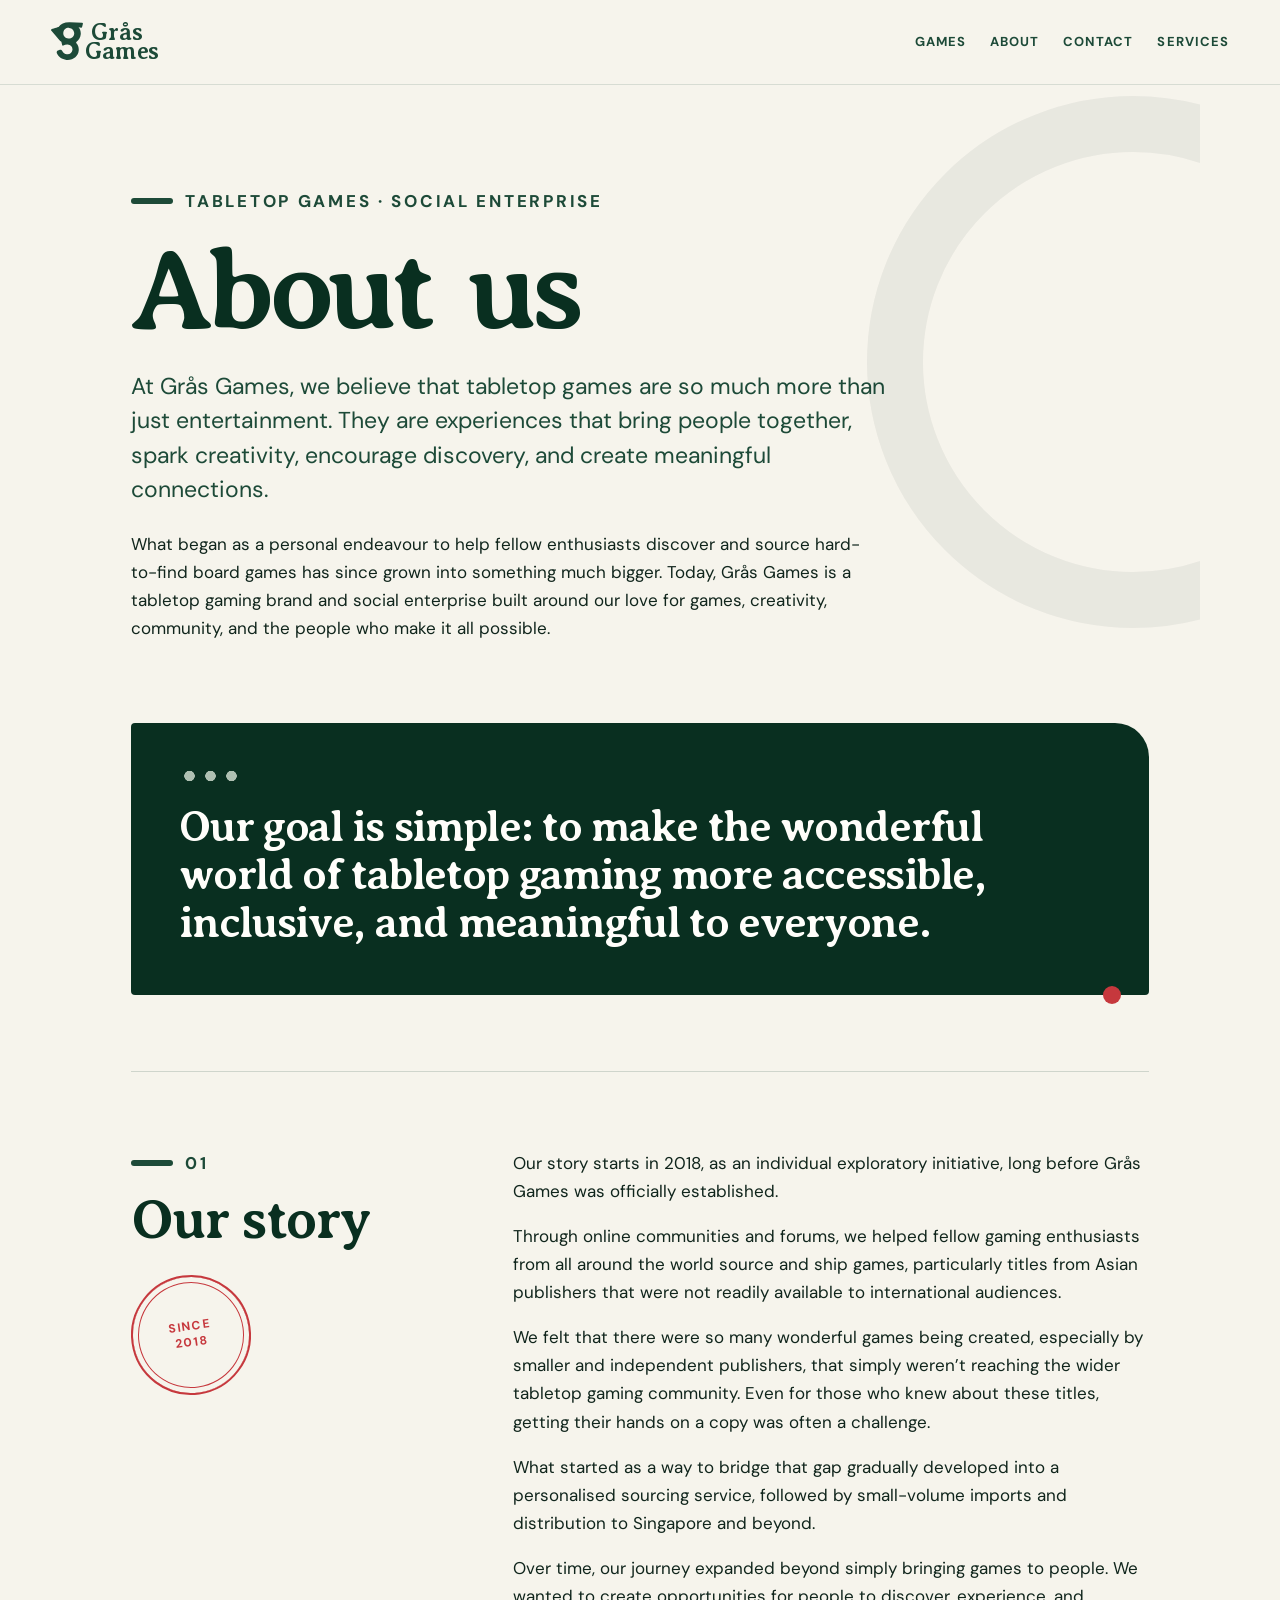
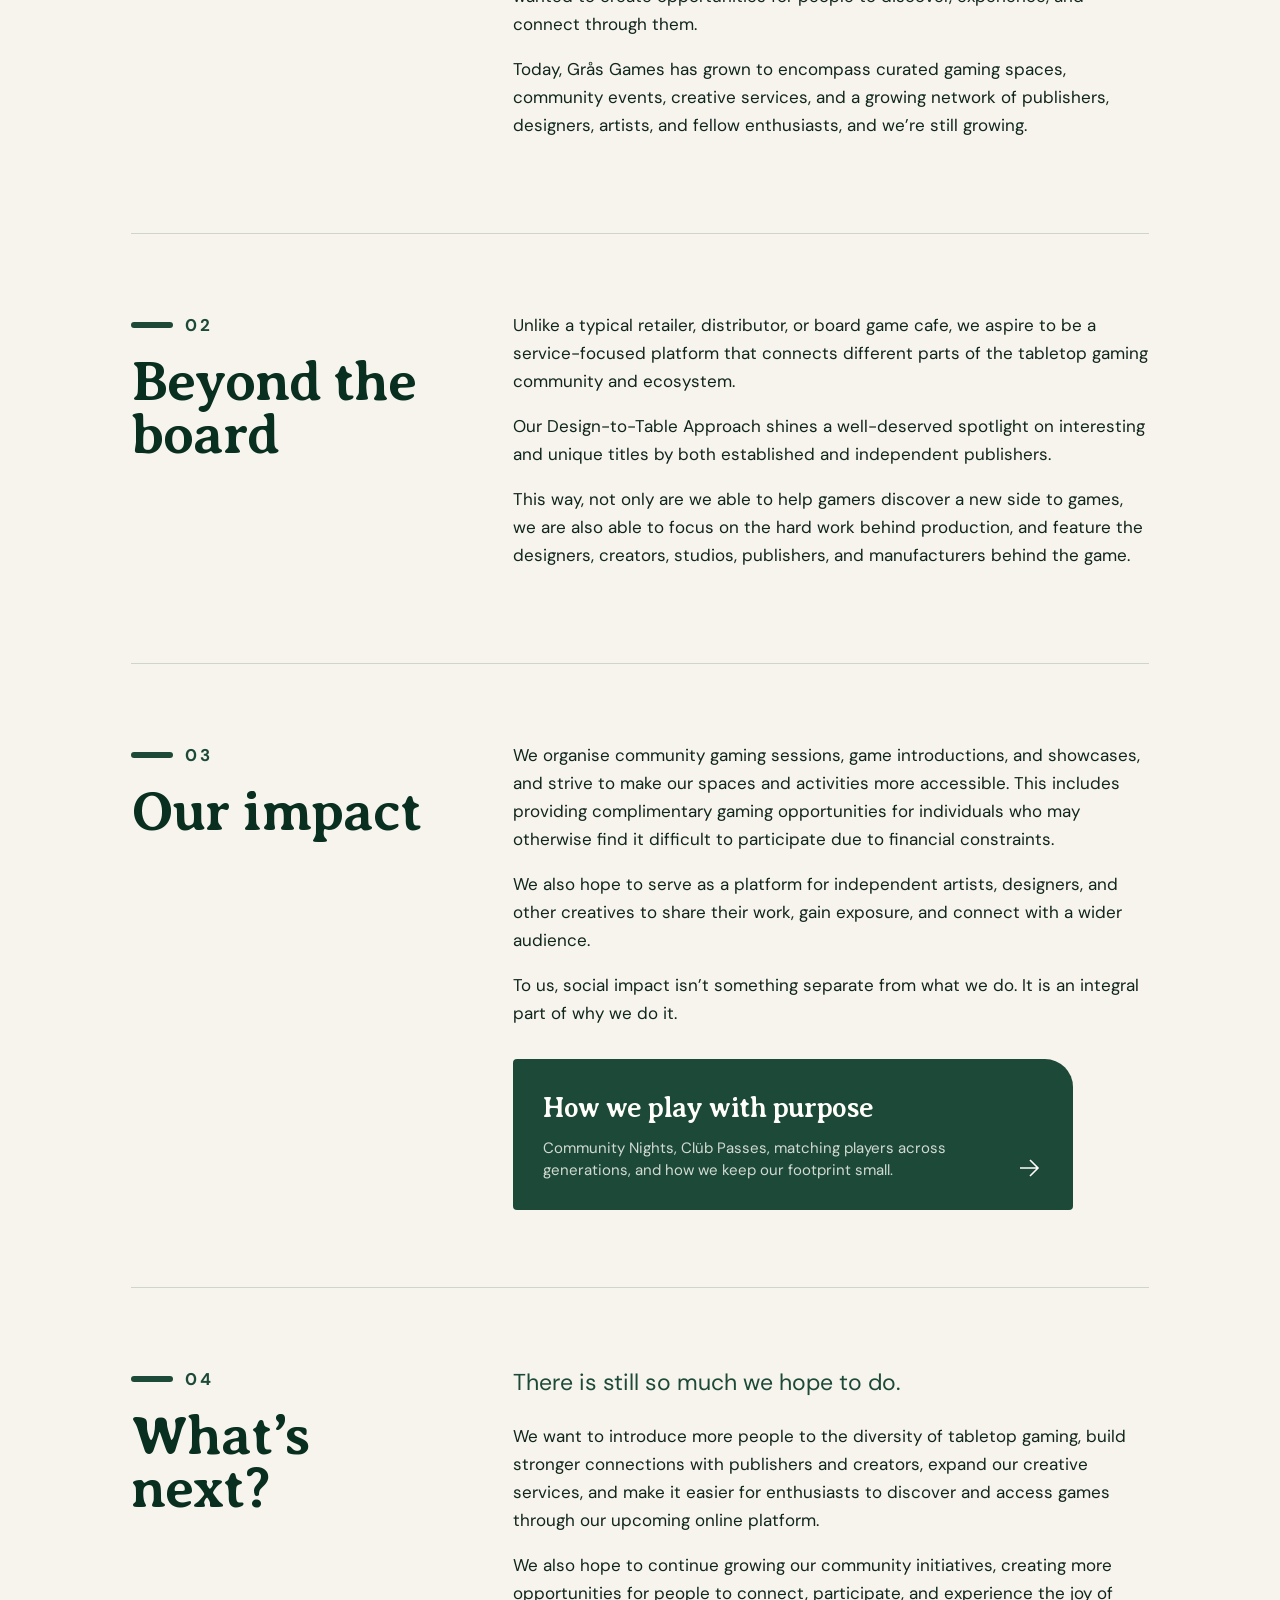
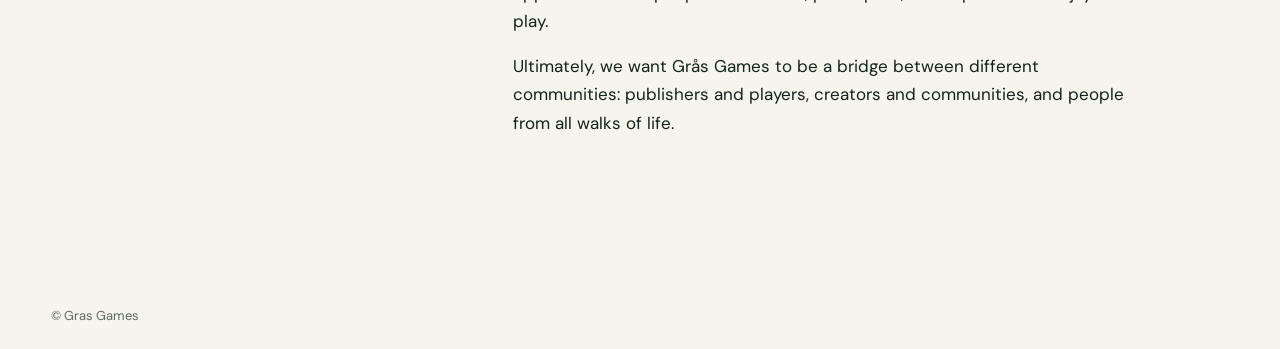
==== commit d7566fe9: "Switch headline font to Averia Serif Libre and update brand guide Headlines now use the logo's typef" ====
--- a/about/index.html
+++ b/about/index.html
@@ -7,7 +7,7 @@
   <meta name="description" content="Grås Games is a tabletop gaming brand and social enterprise making the world of tabletop games more accessible, inclusive and meaningful.">
   <link rel="preconnect" href="https://fonts.googleapis.com">
   <link rel="preconnect" href="https://fonts.gstatic.com" crossorigin>
-  <link href="https://fonts.googleapis.com/css2?family=Averia+Serif+Libre:wght@700&family=DM+Sans:wght@400;500;600;700&family=Fraunces:opsz,wght@9..144,600;9..144,700&display=swap" rel="stylesheet">
+  <link href="https://fonts.googleapis.com/css2?family=Averia+Serif+Libre:wght@700&family=DM+Sans:wght@400;500;600;700&display=swap" rel="stylesheet">
   <link rel="stylesheet" href="../assets/css/main.css">
   <link rel="stylesheet" href="../assets/css/about.css">
 </head>
--- a/assets/css/main.css
+++ b/assets/css/main.css
@@ -7,7 +7,7 @@
   --stamp: #c6383d;
   --ink: #10251c;
 
-  --font-display: "Fraunces", Georgia, serif;
+  --font-display: "Averia Serif Libre", Georgia, serif;
   --font-body: "DM Sans", Arial, sans-serif;
 }
 
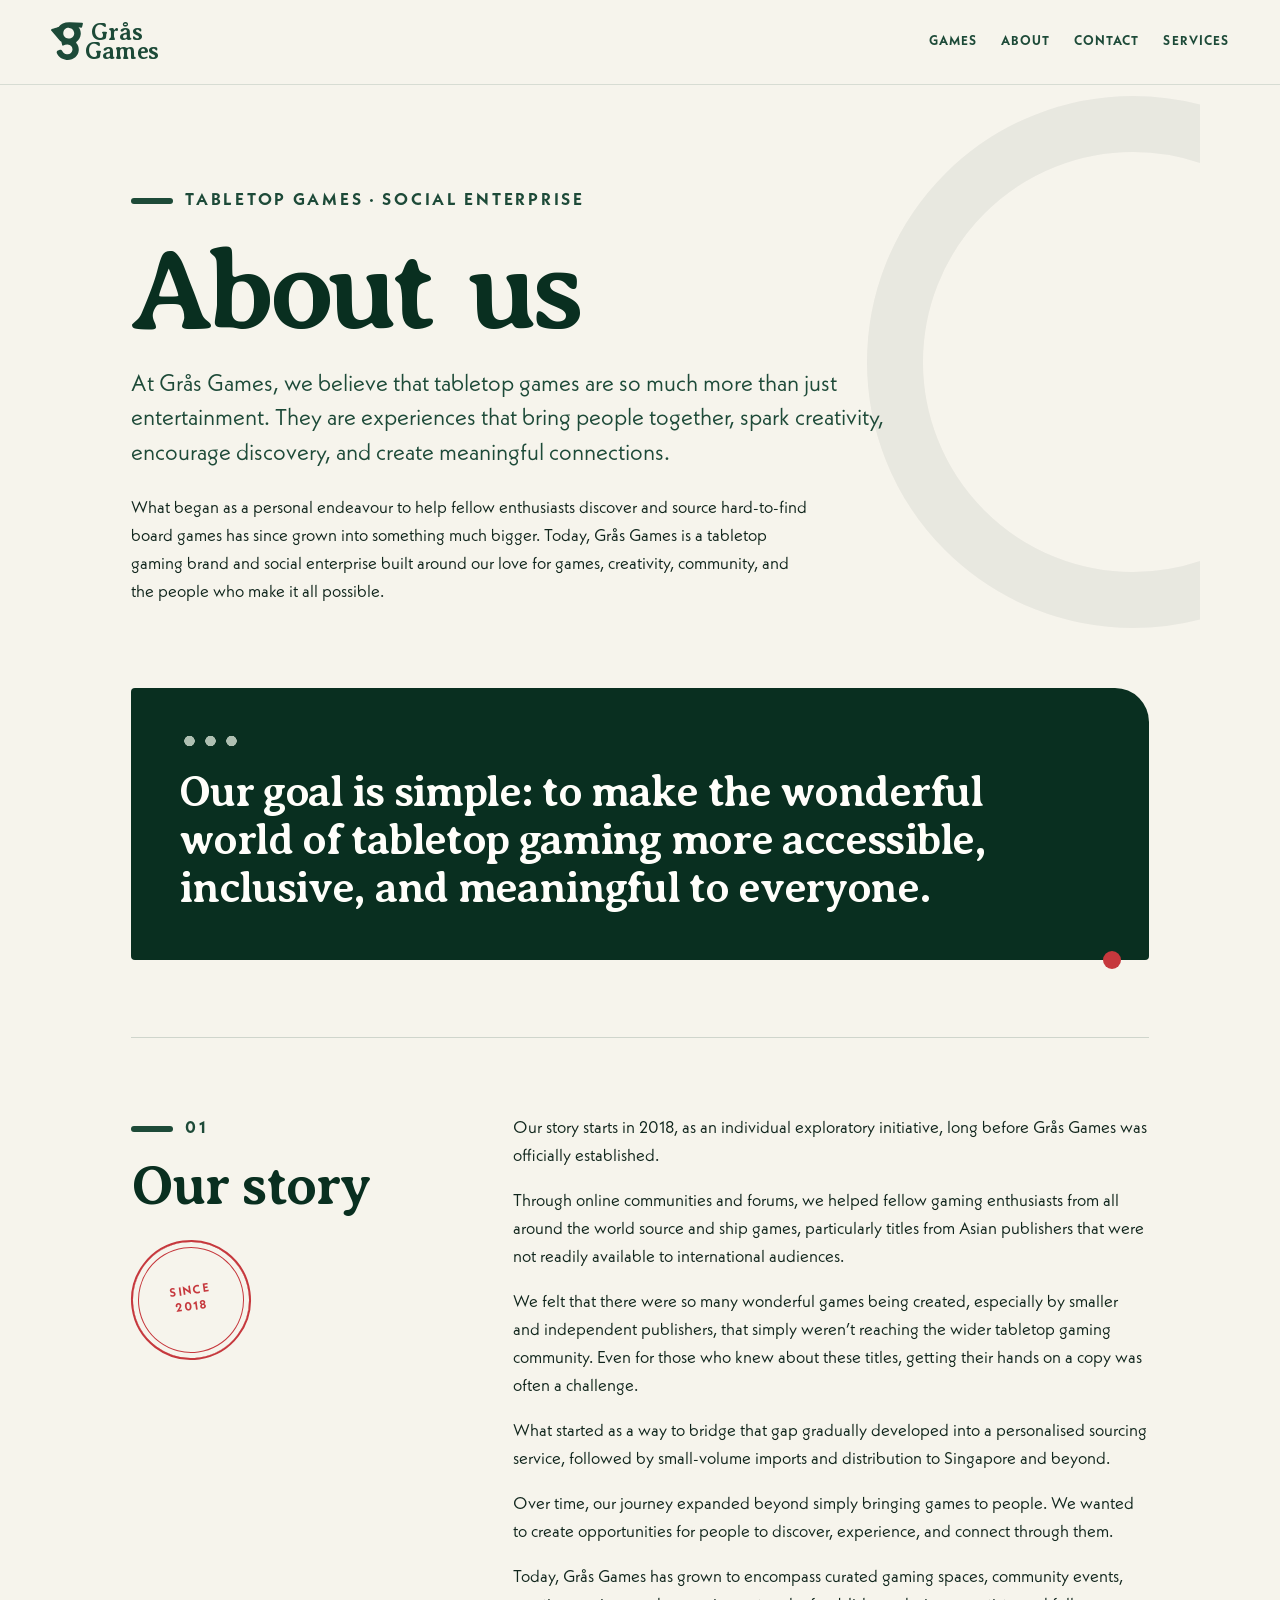
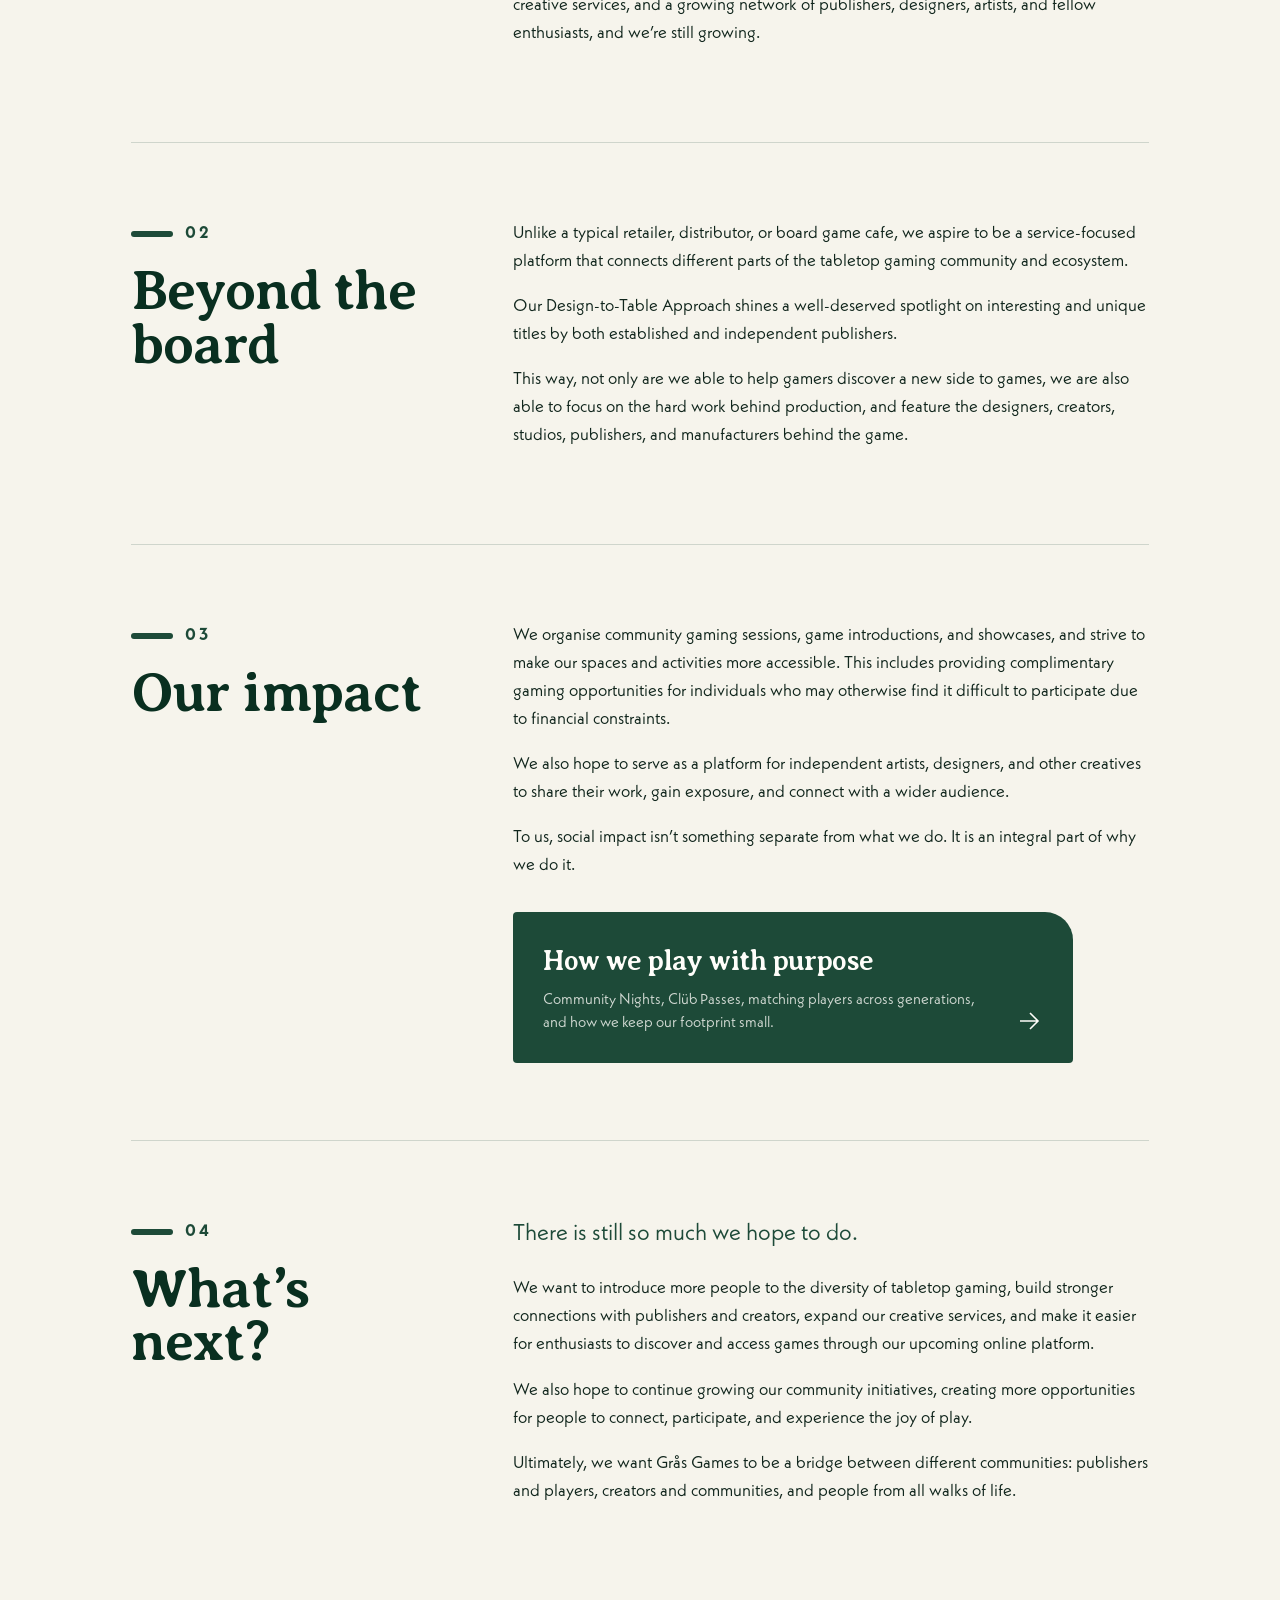
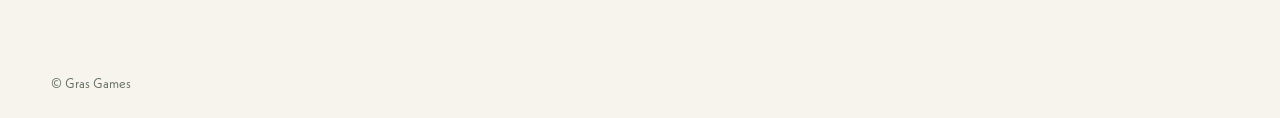
==== commit be0b9837: "Switch body font to self-hosted Neue Kabel Replace DM Sans with Neue Kabel as --font-body site-wide " ====
--- a/about/index.html
+++ b/about/index.html
@@ -7,7 +7,7 @@
   <meta name="description" content="Grås Games is a tabletop gaming brand and social enterprise making the world of tabletop games more accessible, inclusive and meaningful.">
   <link rel="preconnect" href="https://fonts.googleapis.com">
   <link rel="preconnect" href="https://fonts.gstatic.com" crossorigin>
-  <link href="https://fonts.googleapis.com/css2?family=Averia+Serif+Libre:wght@700&family=DM+Sans:wght@400;500;600;700&display=swap" rel="stylesheet">
+  <link href="https://fonts.googleapis.com/css2?family=Averia+Serif+Libre:wght@700&display=swap" rel="stylesheet">
   <link rel="stylesheet" href="../assets/css/main.css">
   <link rel="stylesheet" href="../assets/css/about.css">
 </head>
--- a/assets/css/main.css
+++ b/assets/css/main.css
@@ -1,3 +1,8 @@
+@font-face { font-family: "Neue Kabel"; src: url("../font/Neue_Kabel/NeueKabel-Light.woff2") format("woff2"); font-weight: 300; font-display: swap; }
+@font-face { font-family: "Neue Kabel"; src: url("../font/Neue_Kabel/NeueKabel.woff2") format("woff2"); font-weight: 400; font-display: swap; }
+@font-face { font-family: "Neue Kabel"; src: url("../font/Neue_Kabel/NeueKabel-Medium.woff2") format("woff2"); font-weight: 500; font-display: swap; }
+@font-face { font-family: "Neue Kabel"; src: url("../font/Neue_Kabel/NeueKabel-Bold.woff2") format("woff2"); font-weight: 700; font-display: swap; }
+
 :root {
   --pine: #1d4a38;
   --deep-pine: #092f20;
@@ -8,7 +13,7 @@
   --ink: #10251c;
 
   --font-display: "Averia Serif Libre", Georgia, serif;
-  --font-body: "DM Sans", Arial, sans-serif;
+  --font-body: "Neue Kabel", Arial, sans-serif;
 }
 
 * { box-sizing: border-box; }
